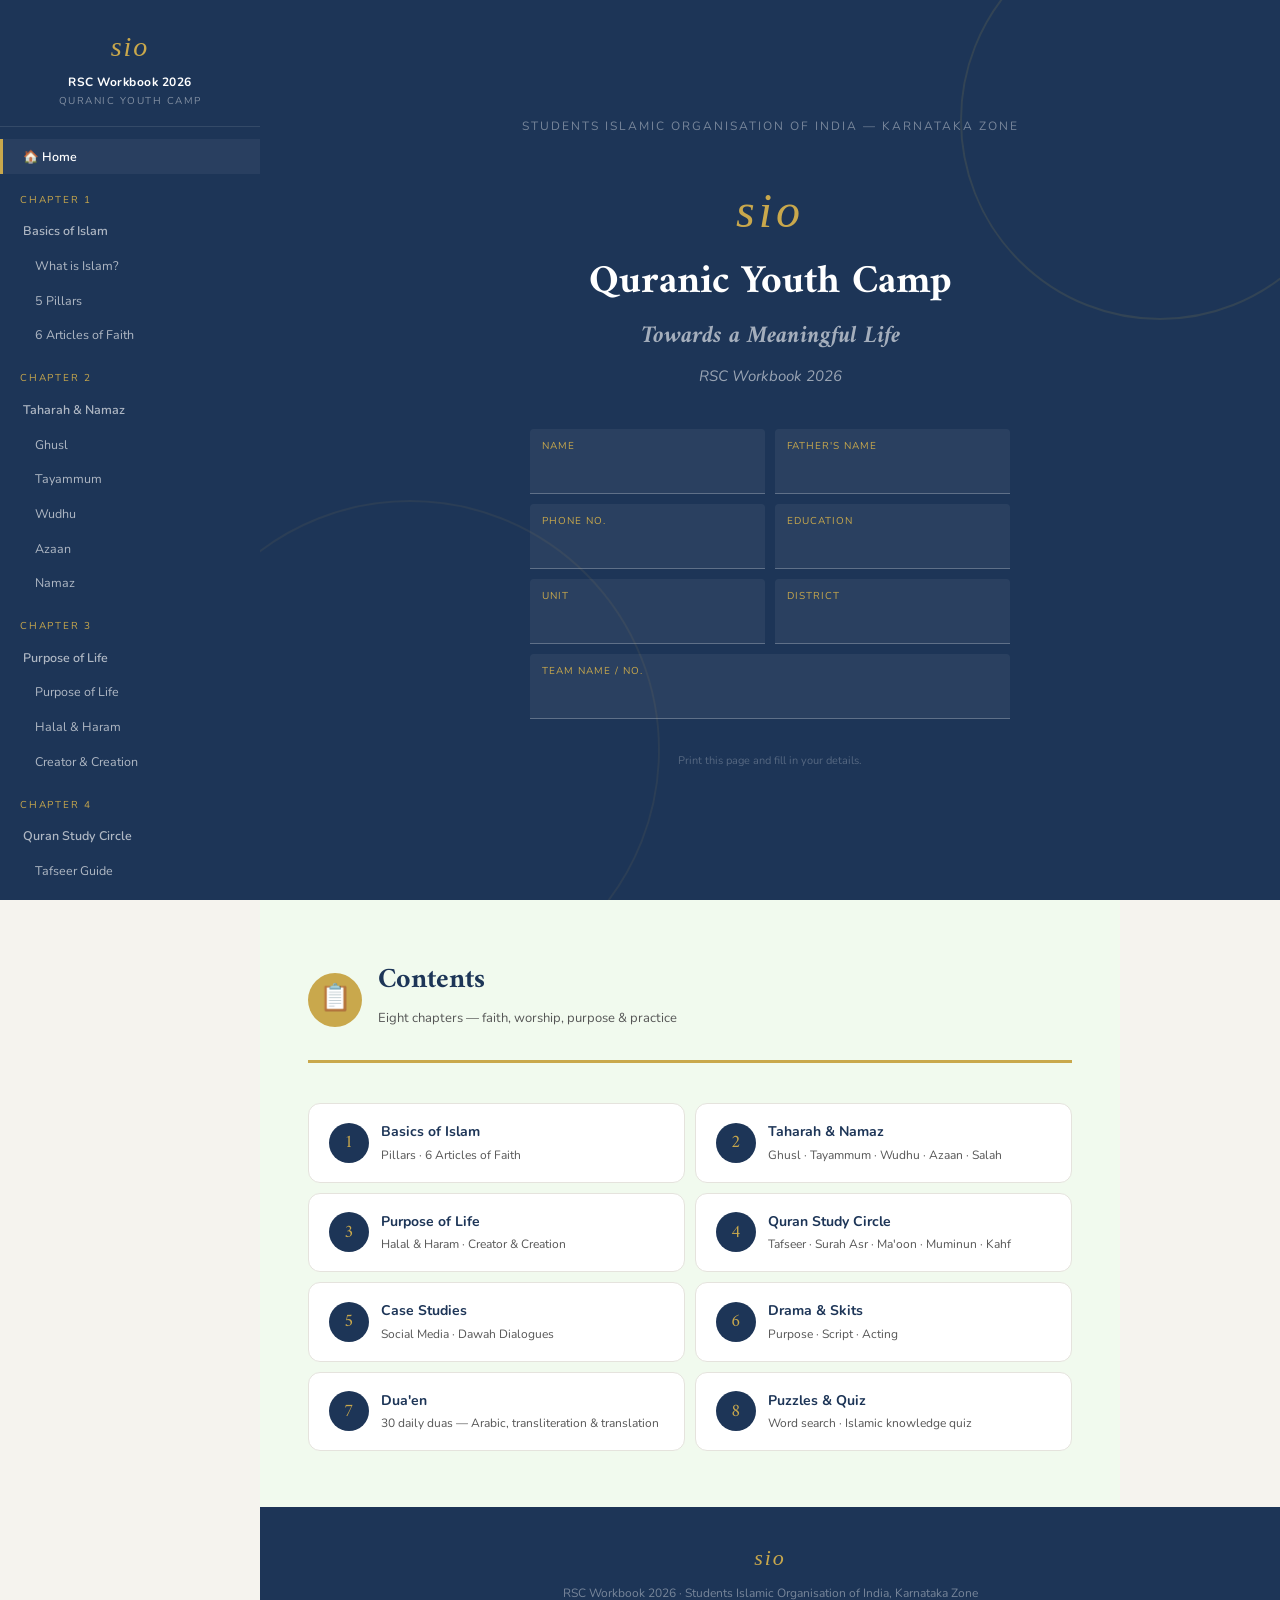
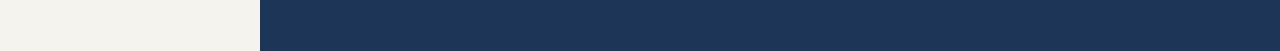
==== index.html @ 1dfb71da "Initial site upload" ====
<!DOCTYPE html>
<html lang="en">
<head>
<meta charset="UTF-8"><meta name="viewport" content="width=device-width,initial-scale=1">
<title>RSC Workbook 2026 — Quranic Youth Camp</title>
<link rel="stylesheet" href="css/style.css">
</head>
<body>

<nav id="topbar">
  <span class="sio-logo">sio</span>
  <button id="menu-btn" aria-label="Menu"><span></span><span></span><span></span></button>
</nav>
<aside id="sidebar"></aside>

<div id="main">

<!-- COVER -->
<div id="cover">
  <div class="cover-org">Students Islamic Organisation of India — Karnataka Zone</div>
  <div class="sio-logo-cover">sio</div>
  <h1>Quranic Youth Camp<br><span style="font-size:.6em;font-style:italic;color:rgba(255,255,255,.6)">Towards a Meaningful Life</span></h1>
  <p class="cover-sub">RSC Workbook 2026</p>

  <div class="reg-grid">
    <div class="reg-field"><span>Name</span><span class="val">&nbsp;</span></div>
    <div class="reg-field"><span>Father's Name</span><span class="val">&nbsp;</span></div>
    <div class="reg-field"><span>Phone No.</span><span class="val">&nbsp;</span></div>
    <div class="reg-field"><span>Education</span><span class="val">&nbsp;</span></div>
    <div class="reg-field"><span>Unit</span><span class="val">&nbsp;</span></div>
    <div class="reg-field"><span>District</span><span class="val">&nbsp;</span></div>
    <div class="reg-field" style="grid-column:span 2"><span>Team Name / No.</span><span class="val">&nbsp;</span></div>
  </div>
  <p class="print-hint">Print this page and fill in your details.</p>
</div>

<!-- TOC -->
<section class="page-section" style="background:var(--cream)">
  <div class="chapter-header" style="border-bottom-color:var(--gold)">
    <div class="ch-num" style="background:var(--gold);color:var(--navy)">📋</div>
    <div class="ch-title"><h2>Contents</h2><p>Eight chapters — faith, worship, purpose & practice</p></div>
  </div>
  <div class="toc-grid">
    <a class="toc-item" href="chapters/ch1.html"><div class="toc-num">1</div><div><div class="toc-label">Basics of Islam</div><div class="toc-sub">Pillars · 6 Articles of Faith</div></div></a>
    <a class="toc-item" href="chapters/ch2.html"><div class="toc-num">2</div><div><div class="toc-label">Taharah & Namaz</div><div class="toc-sub">Ghusl · Tayammum · Wudhu · Azaan · Salah</div></div></a>
    <a class="toc-item" href="chapters/ch3.html"><div class="toc-num">3</div><div><div class="toc-label">Purpose of Life</div><div class="toc-sub">Halal & Haram · Creator & Creation</div></div></a>
    <a class="toc-item" href="chapters/ch4.html"><div class="toc-num">4</div><div><div class="toc-label">Quran Study Circle</div><div class="toc-sub">Tafseer · Surah Asr · Ma'oon · Muminun · Kahf</div></div></a>
    <a class="toc-item" href="chapters/ch5.html"><div class="toc-num">5</div><div><div class="toc-label">Case Studies</div><div class="toc-sub">Social Media · Dawah Dialogues</div></div></a>
    <a class="toc-item" href="chapters/ch6.html"><div class="toc-num">6</div><div><div class="toc-label">Drama & Skits</div><div class="toc-sub">Purpose · Script · Acting</div></div></a>
    <a class="toc-item" href="chapters/ch7.html"><div class="toc-num">7</div><div><div class="toc-label">Dua'en</div><div class="toc-sub">30 daily duas — Arabic, transliteration & translation</div></div></a>
    <a class="toc-item" href="chapters/ch8.html"><div class="toc-num">8</div><div><div class="toc-label">Puzzles & Quiz</div><div class="toc-sub">Word search · Islamic knowledge quiz</div></div></a>
  </div>
</section>

<footer class="site-footer">
  <span class="sio-logo">sio</span>
  <p>RSC Workbook 2026 · Students Islamic Organisation of India, Karnataka Zone</p>
</footer>

</div>
<script src="js/nav.js"></script>
</body>
</html>
---- css/style.css ----
/* ═══════════════════════════════════════════════
   RSC WORKBOOK 2026 — Global Stylesheet
═══════════════════════════════════════════════ */
@import url('https://fonts.googleapis.com/css2?family=Amiri:wght@400;700&family=Nunito:ital,wght@0,400;0,600;0,700;0,800;1,400&display=swap');

:root {
  --navy:   #1D3557;
  --teal:   #457B9D;
  --lteal:  #A8DADC;
  --cream:  #F1FAEE;
  --red:    #E63946;
  --gold:   #C9A84C;
  --bg:     #f5f3ee;
  --white:  #ffffff;
  --text:   #1a1a1a;
  --muted:  #555555;

  /* chapter accent colours */
  --c1: #1D3557; --c2: #264653; --c3: #5B2D8E;
  --c4: #B45309; --c5: #0B6E4F; --c6: #1E5799;
  --c7: #7B3F00; --c8: #6B2737;

  --radius: 12px;
  --sidebar: 260px;
}

*, *::before, *::after { box-sizing: border-box; margin: 0; padding: 0; }
html { scroll-behavior: smooth; font-size: 16px; }
body {
  font-family: 'Nunito', sans-serif;
  background: var(--bg);
  color: var(--text);
  line-height: 1.75;
}

/* ── SIDEBAR ── */
#sidebar {
  position: fixed; top: 0; left: 0;
  width: var(--sidebar); height: 100vh;
  background: var(--navy);
  overflow-y: auto; z-index: 200;
  display: flex; flex-direction: column;
}
.sidebar-brand {
  padding: 1.4rem 1.25rem 1rem;
  border-bottom: 1px solid rgba(255,255,255,.1);
  text-align: center;
}
/* SIO Logo */
.sio-logo {
  display: inline-block;
  font-family: 'Goudy Bookletter 1911', 'Palatino Linotype', 'Book Antiqua', Palatino, Georgia, serif;
  font-size: 28px; font-weight: 400; letter-spacing: 2px;
  color: var(--gold); font-style: italic; margin-bottom: 4px;
}
.sidebar-brand .site-title {
  font-family: 'Nunito', sans-serif;
  font-size: 12px; font-weight: 700;
  color: #fff; letter-spacing: .5px; line-height: 1.3;
}
.sidebar-brand .site-sub {
  font-size: 10px; color: rgba(255,255,255,.45);
  letter-spacing: 1.5px; text-transform: uppercase; margin-top: 2px;
}
#sidebar nav { flex: 1; padding: .75rem 0 2rem; }
#sidebar nav a {
  display: block; padding: .4rem 1.25rem;
  color: rgba(255,255,255,.65); text-decoration: none;
  font-size: 12.5px; font-weight: 600;
  border-left: 3px solid transparent; transition: .15s;
}
#sidebar nav a:hover,
#sidebar nav a.active { color: #fff; border-left-color: var(--gold); background: rgba(255,255,255,.05); }
#sidebar nav .nav-chapter {
  font-size: 10px; text-transform: uppercase; letter-spacing: 1.8px;
  color: var(--gold); padding: 1.1rem 1.25rem .3rem;
  pointer-events: none;
}
#sidebar nav .nav-sub { padding-left: 2rem; font-weight: 400; }

/* ── MAIN WRAPPER ── */
#main { margin-left: var(--sidebar); min-height: 100vh; }

/* ── TOPBAR (mobile) ── */
#topbar {
  display: none; position: sticky; top: 0; z-index: 100;
  background: var(--navy); padding: .75rem 1.25rem;
  align-items: center; justify-content: space-between;
}
#topbar .sio-logo { font-size: 20px; }
#menu-btn { background: none; border: none; cursor: pointer; }
#menu-btn span { display: block; width: 22px; height: 2px; background: #fff; margin: 4px 0; }

/* ── SECTION LAYOUT ── */
.page-section {
  max-width: 860px;
  padding: 3.5rem 3rem;
}
.page-section:nth-child(even) { background: var(--white); }
.page-section:nth-child(odd)  { background: var(--bg); }

/* ── CHAPTER HEADER ── */
.chapter-header {
  display: flex; align-items: center; gap: 16px;
  margin-bottom: 2.5rem; padding-bottom: 1rem;
  border-bottom: 3px solid var(--navy);
}
.ch-num {
  background: var(--navy); color: var(--gold);
  font-family: 'Amiri', serif; font-size: 26px;
  width: 54px; height: 54px; border-radius: 50%;
  display: flex; align-items: center; justify-content: center; flex-shrink: 0;
}
.ch-title h2 { font-family: 'Amiri', serif; font-size: clamp(20px,3vw,28px); color: var(--navy); }
.ch-title p  { font-size: 13px; color: var(--muted); margin-top: 2px; }

/* ── TYPOGRAPHY ── */
h3 { font-size: 19px; color: var(--navy); margin: 2rem 0 .65rem; font-weight: 800; }
h4 { font-size: 15px; color: var(--teal); margin: 1.5rem 0 .45rem; font-weight: 700; }
p  { font-size: 15px; margin-bottom: .9rem; }
ul, ol { margin: 0 0 1rem 1.4rem; }
li { font-size: 15px; margin-bottom: .35rem; line-height: 1.65; }
strong { font-weight: 700; }
em { font-style: italic; }
a  { color: var(--teal); }

/* honorifics */
.saw  { font-family: 'Amiri', serif; font-size: 1.1em; color: var(--navy); vertical-align: middle; }
.as   { font-family: 'Amiri', serif; font-size: 1em;   color: #444;        vertical-align: middle; }
.ra   { font-family: 'Amiri', serif; font-size: 1em;   color: #555;        vertical-align: middle; }
.swt  { font-family: 'Amiri', serif; font-size: 1em;   color: var(--navy); vertical-align: middle; }

/* ── ARABIC BLOCK ── */
.arabic-block {
  background: var(--navy); border-radius: var(--radius);
  padding: 1.1rem 1.4rem; margin: 1.25rem 0; text-align: center;
}
.ar { font-family: 'Amiri', serif; font-size: clamp(18px,3vw,24px); color: var(--gold); direction: rtl; line-height: 1.8; margin-bottom: .4rem; }
.tr { font-size: 13px; color: rgba(255,255,255,.75); font-style: italic; margin-bottom: .2rem; }
.tl { font-size: 13px; color: rgba(255,255,255,.6); }

/* ── QURAN VERSE ── */
.quran-verse {
  background: #fdf8ee; border-left: 4px solid var(--gold);
  border-radius: 0 var(--radius) var(--radius) 0;
  padding: 1rem 1.25rem; margin: 1rem 0;
}
.quran-verse .ar { background: none; padding: 0; color: var(--navy); text-align: right; font-size: 20px; }
.quran-verse .ref { font-size: 12px; color: var(--teal); font-weight: 700; margin-top: .3rem; }

/* ── INFO BOXES ── */
.box { border-left: 4px solid var(--teal); background: #e8f4fd; border-radius: 0 8px 8px 0; padding: .9rem 1.1rem; margin: 1rem 0; font-size: 14px; }
.box.gold  { border-color: var(--gold);  background: #fdf6e3; }
.box.green { border-color: #0B6E4F;      background: #e6f9f2; }
.box.red   { border-color: var(--red);   background: #fdecea; }
.box.navy  { border-color: var(--navy);  background: #eef1f7; }

/* ── STEP LIST ── */
.step-list { margin: 1rem 0; }
.step-item { display: flex; gap: 12px; align-items: flex-start; padding: .65rem 0; border-bottom: 1px solid rgba(0,0,0,.07); }
.step-item:last-child { border-bottom: none; }
.step-num { background: var(--navy); color: #fff; width: 26px; height: 26px; border-radius: 50%; font-size: 12px; font-weight: 700; display: flex; align-items: center; justify-content: center; flex-shrink: 0; margin-top: 3px; }
.step-content { flex: 1; font-size: 14px; line-height: 1.6; }
.step-content strong { color: var(--navy); }

/* ── TABLES ── */
.data-table { width: 100%; border-collapse: collapse; margin: 1rem 0; font-size: 14px; }
.data-table th { background: var(--navy); color: #fff; padding: .55rem .85rem; text-align: left; }
.data-table td { padding: .55rem .85rem; border-bottom: 1px solid #e5e5e5; }
.data-table tr:nth-child(even) td { background: #f8f6f0; }
.data-table .label { font-weight: 700; color: var(--navy); }

/* scrollable table wrapper */
.table-wrap { overflow-x: auto; }

/* ── CARD GRIDS ── */
.card-grid { display: grid; grid-template-columns: repeat(auto-fit, minmax(240px,1fr)); gap: 14px; margin: 1.5rem 0; }
.card-grid-3 { display: grid; grid-template-columns: repeat(auto-fit, minmax(200px,1fr)); gap: 14px; margin: 1.5rem 0; }

.pillar-card { border-radius: 14px; overflow: hidden; }
.pillar-card .ph { padding: .85rem 1.1rem .7rem; display: flex; align-items: flex-start; gap: 10px; }
.pillar-card .pnum { width: 30px; height: 30px; border-radius: 50%; background: rgba(255,255,255,.25); display: flex; align-items: center; justify-content: center; font-weight: 800; font-size: 14px; color: #fff; flex-shrink: 0; }
.pillar-card .picon { font-size: 18px; line-height: 1; flex-shrink: 0; }
.pillar-card .pname { font-size: 15px; font-weight: 800; color: #fff; margin-top: 1px; }
.pillar-card .pb { background: #fff; padding: .7rem 1.1rem .85rem; border-top: 3px solid rgba(0,0,0,.07); }
.pillar-card .pb p { font-size: 13px; margin-bottom: .45rem; color: #2c2c2c; }
.tag-row { display: flex; flex-wrap: wrap; gap: 5px; margin-top: .4rem; }
.tag { font-size: 11px; font-weight: 700; padding: 2px 9px; border-radius: 20px; }

/* colour backgrounds */
.bg1{background:linear-gradient(135deg,#1D3557,#2d5278)}
.bg2{background:linear-gradient(135deg,#264653,#2a7a5a)}
.bg3{background:linear-gradient(135deg,#5B2D8E,#8B44CC)}
.bg4{background:linear-gradient(135deg,#B45309,#D97706)}
.bg5{background:linear-gradient(135deg,#0B6E4F,#11a87a)}
.bg6{background:linear-gradient(135deg,#1E5799,#2E86C1)}
.bg7{background:linear-gradient(135deg,#7B3F00,#A0522D)}
.bg8{background:linear-gradient(135deg,#6B2737,#9B3A52)}

/* tag colours */
.t1{background:#dbeafe;color:#1e40af} .t2{background:#dcfce7;color:#166534}
.t3{background:#ede9fe;color:#5b21b6} .t4{background:#ffedd5;color:#9a3412}
.t5{background:#d1fae5;color:#065f46} .t6{background:#e0f2fe;color:#075985}
.t7{background:#fef3c7;color:#92400e} .t8{background:#fce7f3;color:#9d174d}

/* ── DUA CARDS ── */
.dua-grid { display: grid; grid-template-columns: repeat(auto-fit,minmax(300px,1fr)); gap: 14px; margin: 1.5rem 0; }
.dua-card { border-radius: var(--radius); overflow: hidden; border: 1px solid #e0ddd6; }
.dua-card .dh { background: var(--navy); padding: .55rem 1rem; font-size: 11px; font-weight: 700; letter-spacing: .5px; color: var(--gold); text-transform: uppercase; }
.dua-card .db { padding: .85rem 1rem; background: #fff; }
.dua-card .ar { font-family: 'Amiri',serif; font-size: 20px; color: var(--navy); direction: rtl; text-align: right; background: none; margin-bottom: .35rem; }
.dua-card .tr { font-size: 12px; font-style: italic; color: #555; margin-bottom: .2rem; }
.dua-card .tl { font-size: 12px; color: #333; line-height: 1.5; }

/* ── CASE STUDY ── */
.case-study { border: 1px solid #d0cfc8; border-radius: var(--radius); overflow: hidden; margin: 1.5rem 0; }
.cs-header  { background: var(--navy); color: #fff; padding: .7rem 1.25rem; font-weight: 700; font-size: 15px; }
.cs-body    { padding: 1.25rem; background: #fff; }
.cs-scenario { background: #f0f7ff; border-left: 4px solid var(--teal); border-radius: 0 8px 8px 0; padding: .75rem 1rem; margin-bottom: 1rem; font-size: 14px; line-height: 1.65; }
.cs-label   { font-size: 11px; font-weight: 800; text-transform: uppercase; letter-spacing: 1px; color: var(--teal); margin-bottom: .4rem; margin-top: 1rem; }
.cs-body ol, .cs-body ul { margin-left: 1.2rem; }
.cs-body li { font-size: 14px; margin-bottom: .35rem; }

/* ── LESSON BOX ── */
.lesson-box { background: #e8f7f0; border-radius: 10px; padding: 1rem 1.25rem; margin: 1rem 0; border-left: 4px solid #0B6E4F; }
.lesson-box .lb { font-size: 11px; font-weight: 800; text-transform: uppercase; letter-spacing: 1.5px; color: #0B6E4F; margin-bottom: .4rem; }
.lesson-box p { font-size: 14px; margin: 0; }

/* ── SCIENCE FACT ── */
.science-fact { background: #fff; border: 1px solid #d8d6cf; border-radius: 10px; padding: .9rem 1.1rem; margin: .75rem 0; }
.science-fact .sf-num { font-size: 11px; font-weight: 800; text-transform: uppercase; letter-spacing: 1px; color: var(--teal); margin-bottom: .25rem; }
.science-fact p { font-size: 14px; margin: 0; }

/* ── WORKBOOK IMAGE ── */
.wb-img { width: 100%; max-width: 700px; border-radius: var(--radius); margin: 1.25rem 0; display: block; }
.wb-img-sm { width: 100%; max-width: 420px; border-radius: var(--radius); margin: 1rem 0; display: block; }

/* ── TOC ── */
.toc-grid { display: grid; grid-template-columns: repeat(auto-fit,minmax(280px,1fr)); gap: 10px; margin-top: 1.5rem; }
.toc-item { display: flex; align-items: center; gap: 12px; padding: 1rem 1.25rem; background: #fff; border: 1px solid #e5e3dd; border-radius: var(--radius); text-decoration: none; color: var(--navy); transition: .2s; }
.toc-item:hover { border-color: var(--teal); background: #f0f9fb; }
.toc-num { background: var(--navy); color: var(--gold); font-family: 'Amiri',serif; font-size: 18px; width: 40px; height: 40px; border-radius: 50%; display: flex; align-items: center; justify-content: center; flex-shrink: 0; }
.toc-label { font-size: 14px; font-weight: 700; }
.toc-sub   { font-size: 12px; color: var(--muted); }

/* ── NAV BUTTONS ── */
.page-nav { display: flex; justify-content: space-between; gap: 12px; margin-top: 3rem; padding-top: 1.5rem; border-top: 1px solid #ddd; }
.page-nav a { display: inline-flex; align-items: center; gap: 8px; font-size: 14px; font-weight: 700; color: var(--navy); text-decoration: none; padding: .6rem 1.1rem; border: 1.5px solid var(--navy); border-radius: 8px; transition: .15s; }
.page-nav a:hover { background: var(--navy); color: #fff; }

/* ── COVER ── */
#cover { background: var(--navy); min-height: 100vh; display: flex; flex-direction: column; align-items: center; justify-content: center; padding: 4rem 3rem; text-align: center; position: relative; overflow: hidden; }
#cover::before { content:''; position:absolute; top:-80px; right:-80px; width:400px; height:400px; border:2px solid rgba(201,168,76,.12); border-radius:50%; }
#cover::after  { content:''; position:absolute; bottom:-100px; left:-100px; width:500px; height:500px; border:2px solid rgba(201,168,76,.08); border-radius:50%; }
#cover .sio-logo-cover { font-family:'Goudy Bookletter 1911','Palatino Linotype','Book Antiqua',Palatino,Georgia,serif; font-size:48px; font-weight:400; font-style:italic; letter-spacing:4px; color:var(--gold); margin-bottom:.25rem; }
#cover h1 { font-family:'Amiri',serif; font-size:clamp(24px,4vw,40px); color:#fff; line-height:1.25; margin-bottom:.4rem; }
#cover .cover-sub { font-size:15px; color:rgba(255,255,255,.55); font-style:italic; margin-bottom:2.5rem; }
#cover .cover-org { font-size:12px; text-transform:uppercase; letter-spacing:2px; color:rgba(255,255,255,.4); margin-bottom:2rem; }
.reg-grid { display:grid; grid-template-columns:1fr 1fr; gap:10px; width:100%; max-width:480px; text-align:left; }
.reg-field { background:rgba(255,255,255,.06); border-bottom:1px solid rgba(255,255,255,.25); padding:.55rem .75rem; border-radius:4px 4px 0 0; }
.reg-field span { display:block; font-size:10px; text-transform:uppercase; letter-spacing:1px; color:var(--gold); margin-bottom:3px; }
.reg-field .val { color:rgba(255,255,255,.35); font-size:13px; display:block; min-height:18px; }
.print-hint { margin-top:2rem; font-size:11px; color:rgba(255,255,255,.25); }

/* ── FOOTER ── */
.site-footer { background:var(--navy); text-align:center; padding:2rem 3rem; }
.site-footer .sio-logo { font-size:22px; display:block; margin-bottom:.35rem; }
.site-footer p { font-size:12px; color:rgba(255,255,255,.4); }

/* ── PRINT ── */
@media print {
  #sidebar,#topbar { display:none!important; }
  #main { margin-left:0; }
  .page-section { padding:2rem 1.5rem; break-inside:avoid; }
  .pillar-card,.dua-card,.case-study,.arabic-block,.quran-verse { break-inside:avoid; }
  .page-nav { display:none; }
  a { color:inherit; text-decoration:none; }
}

/* ── MOBILE ── */
@media(max-width:720px){
  #sidebar { transform:translateX(-100%); transition:.25s; }
  #sidebar.open { transform:translateX(0); }
  #main { margin-left:0; }
  #topbar { display:flex; }
  .page-section { padding:2rem 1.25rem; }
  .reg-grid { grid-template-columns:1fr; }
  #cover { padding:3rem 1.5rem; }
}
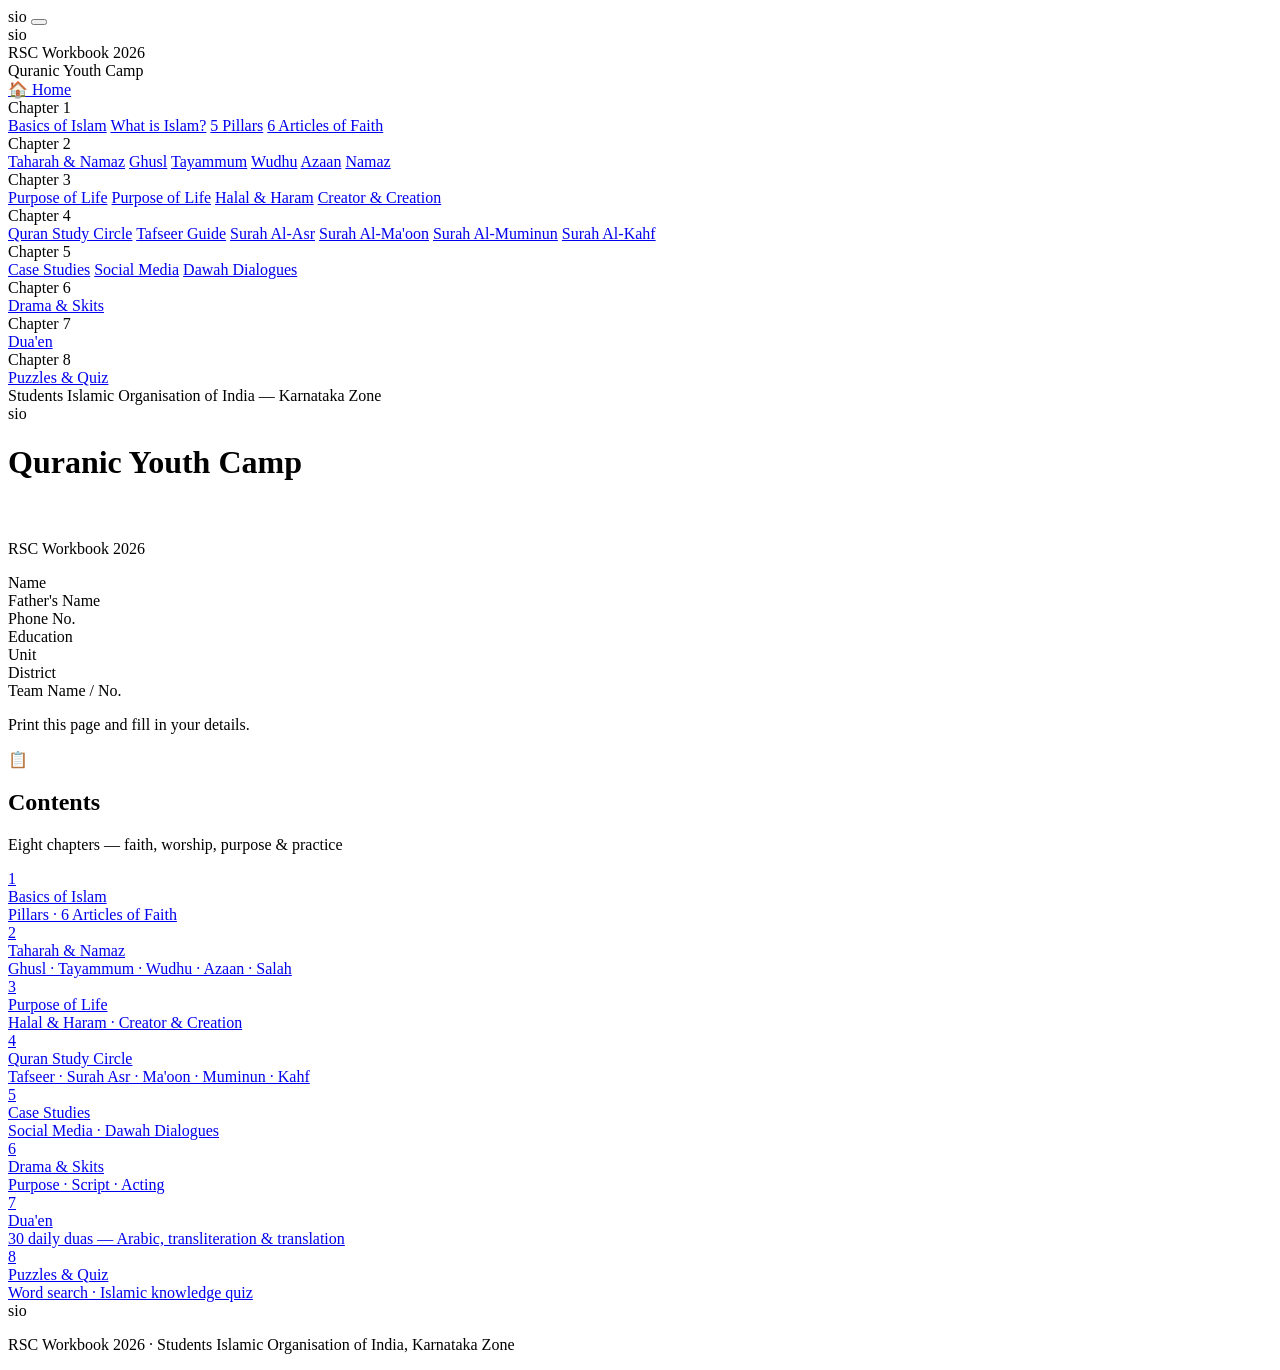
==== commit 4fed4e35: "Updated code with recent changes" ====
--- a/index.html
+++ b/index.html
@@ -3,7 +3,7 @@
 <head>
 <meta charset="UTF-8"><meta name="viewport" content="width=device-width,initial-scale=1">
 <title>RSC Workbook 2026 — Quranic Youth Camp</title>
-<link rel="stylesheet" href="css/style.css">
+<link rel="stylesheet" href="sio-quranic-youth-camp/css/style.css">
 </head>
 <body>
 
@@ -41,14 +41,14 @@
     <div class="ch-title"><h2>Contents</h2><p>Eight chapters — faith, worship, purpose & practice</p></div>
   </div>
   <div class="toc-grid">
-    <a class="toc-item" href="chapters/ch1.html"><div class="toc-num">1</div><div><div class="toc-label">Basics of Islam</div><div class="toc-sub">Pillars · 6 Articles of Faith</div></div></a>
-    <a class="toc-item" href="chapters/ch2.html"><div class="toc-num">2</div><div><div class="toc-label">Taharah & Namaz</div><div class="toc-sub">Ghusl · Tayammum · Wudhu · Azaan · Salah</div></div></a>
-    <a class="toc-item" href="chapters/ch3.html"><div class="toc-num">3</div><div><div class="toc-label">Purpose of Life</div><div class="toc-sub">Halal & Haram · Creator & Creation</div></div></a>
-    <a class="toc-item" href="chapters/ch4.html"><div class="toc-num">4</div><div><div class="toc-label">Quran Study Circle</div><div class="toc-sub">Tafseer · Surah Asr · Ma'oon · Muminun · Kahf</div></div></a>
-    <a class="toc-item" href="chapters/ch5.html"><div class="toc-num">5</div><div><div class="toc-label">Case Studies</div><div class="toc-sub">Social Media · Dawah Dialogues</div></div></a>
-    <a class="toc-item" href="chapters/ch6.html"><div class="toc-num">6</div><div><div class="toc-label">Drama & Skits</div><div class="toc-sub">Purpose · Script · Acting</div></div></a>
-    <a class="toc-item" href="chapters/ch7.html"><div class="toc-num">7</div><div><div class="toc-label">Dua'en</div><div class="toc-sub">30 daily duas — Arabic, transliteration & translation</div></div></a>
-    <a class="toc-item" href="chapters/ch8.html"><div class="toc-num">8</div><div><div class="toc-label">Puzzles & Quiz</div><div class="toc-sub">Word search · Islamic knowledge quiz</div></div></a>
+    <a class="toc-item" href="sio-quranic-youth-camp/chapters/ch11.html"><div class="toc-num">1</div><div><div class="toc-label">Basics of Islam</div><div class="toc-sub">Pillars · 6 Articles of Faith</div></div></a>
+    <a class="toc-item" href="sio-quranic-youth-camp/chapters/ch12.html"><div class="toc-num">2</div><div><div class="toc-label">Taharah & Namaz</div><div class="toc-sub">Ghusl · Tayammum · Wudhu · Azaan · Salah</div></div></a>
+    <a class="toc-item" href="sio-quranic-youth-camp/chapters/ch13.html"><div class="toc-num">3</div><div><div class="toc-label">Purpose of Life</div><div class="toc-sub">Halal & Haram · Creator & Creation</div></div></a>
+    <a class="toc-item" href="sio-quranic-youth-camp/chapters/ch14.html"><div class="toc-num">4</div><div><div class="toc-label">Quran Study Circle</div><div class="toc-sub">Tafseer · Surah Asr · Ma'oon · Muminun · Kahf</div></div></a>
+    <a class="toc-item" href="sio-quranic-youth-camp/chapters/ch15.html"><div class="toc-num">5</div><div><div class="toc-label">Case Studies</div><div class="toc-sub">Social Media · Dawah Dialogues</div></div></a>
+    <a class="toc-item" href="sio-quranic-youth-camp/chapters/ch16.html"><div class="toc-num">6</div><div><div class="toc-label">Drama & Skits</div><div class="toc-sub">Purpose · Script · Acting</div></div></a>
+    <a class="toc-item" href="sio-quranic-youth-camp/chapters/ch17.html"><div class="toc-num">7</div><div><div class="toc-label">Dua'en</div><div class="toc-sub">30 daily duas — Arabic, transliteration & translation</div></div></a>
+    <a class="toc-item" href="sio-quranic-youth-camp/chapters/ch18.html"><div class="toc-num">8</div><div><div class="toc-label">Puzzles & Quiz</div><div class="toc-sub">Word search · Islamic knowledge quiz</div></div></a>
   </div>
 </section>
 
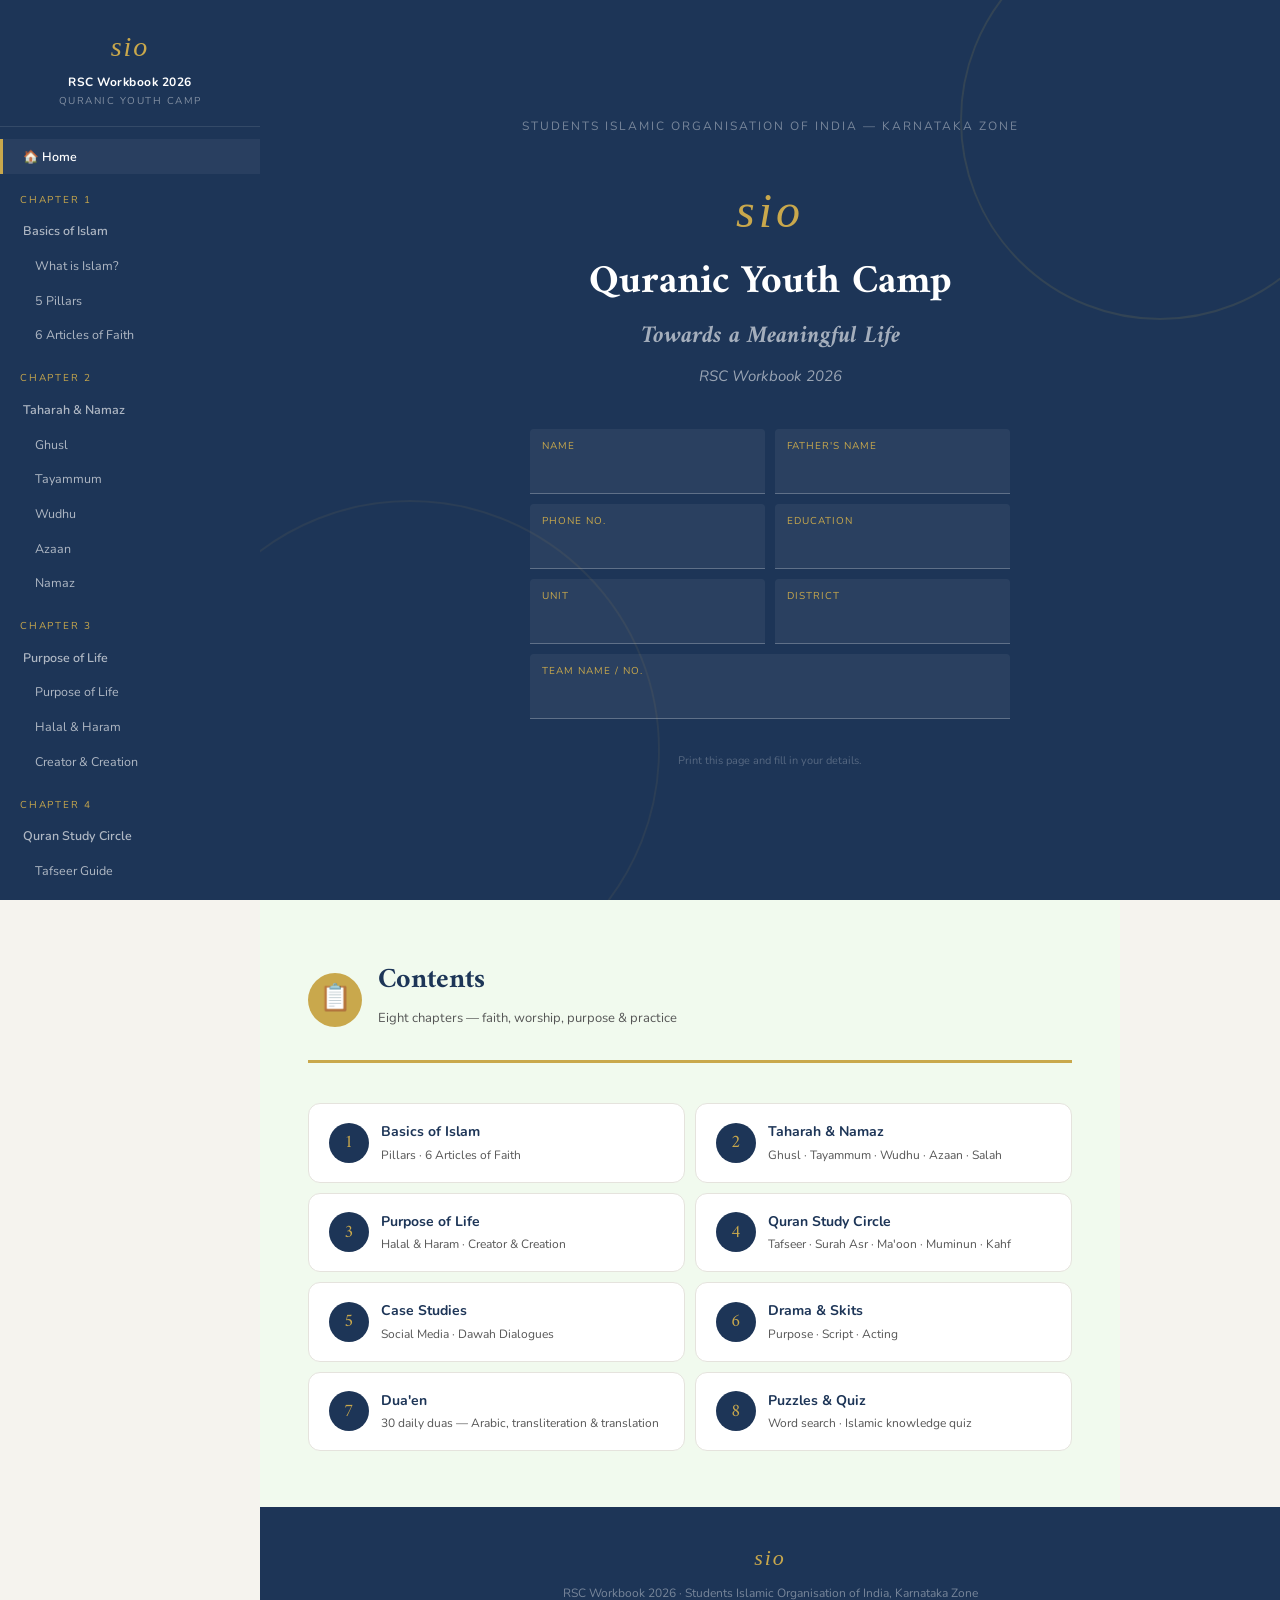
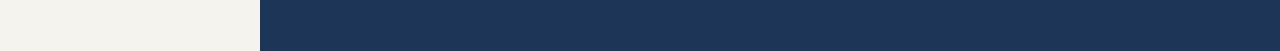
==== commit e727531c: "Updated by pociplot" ====
--- a/index.html
+++ b/index.html
@@ -3,7 +3,7 @@
 <head>
 <meta charset="UTF-8"><meta name="viewport" content="width=device-width,initial-scale=1">
 <title>RSC Workbook 2026 — Quranic Youth Camp</title>
-<link rel="stylesheet" href="sio-quranic-youth-camp/css/style.css">
+<link rel="stylesheet" href="css/style.css">
 </head>
 <body>
 
@@ -41,14 +41,14 @@
     <div class="ch-title"><h2>Contents</h2><p>Eight chapters — faith, worship, purpose & practice</p></div>
   </div>
   <div class="toc-grid">
-    <a class="toc-item" href="sio-quranic-youth-camp/chapters/ch11.html"><div class="toc-num">1</div><div><div class="toc-label">Basics of Islam</div><div class="toc-sub">Pillars · 6 Articles of Faith</div></div></a>
-    <a class="toc-item" href="sio-quranic-youth-camp/chapters/ch12.html"><div class="toc-num">2</div><div><div class="toc-label">Taharah & Namaz</div><div class="toc-sub">Ghusl · Tayammum · Wudhu · Azaan · Salah</div></div></a>
-    <a class="toc-item" href="sio-quranic-youth-camp/chapters/ch13.html"><div class="toc-num">3</div><div><div class="toc-label">Purpose of Life</div><div class="toc-sub">Halal & Haram · Creator & Creation</div></div></a>
-    <a class="toc-item" href="sio-quranic-youth-camp/chapters/ch14.html"><div class="toc-num">4</div><div><div class="toc-label">Quran Study Circle</div><div class="toc-sub">Tafseer · Surah Asr · Ma'oon · Muminun · Kahf</div></div></a>
-    <a class="toc-item" href="sio-quranic-youth-camp/chapters/ch15.html"><div class="toc-num">5</div><div><div class="toc-label">Case Studies</div><div class="toc-sub">Social Media · Dawah Dialogues</div></div></a>
-    <a class="toc-item" href="sio-quranic-youth-camp/chapters/ch16.html"><div class="toc-num">6</div><div><div class="toc-label">Drama & Skits</div><div class="toc-sub">Purpose · Script · Acting</div></div></a>
-    <a class="toc-item" href="sio-quranic-youth-camp/chapters/ch17.html"><div class="toc-num">7</div><div><div class="toc-label">Dua'en</div><div class="toc-sub">30 daily duas — Arabic, transliteration & translation</div></div></a>
-    <a class="toc-item" href="sio-quranic-youth-camp/chapters/ch18.html"><div class="toc-num">8</div><div><div class="toc-label">Puzzles & Quiz</div><div class="toc-sub">Word search · Islamic knowledge quiz</div></div></a>
+    <a class="toc-item" href="chapters/ch1.html"><div class="toc-num">1</div><div><div class="toc-label">Basics of Islam</div><div class="toc-sub">Pillars · 6 Articles of Faith</div></div></a>
+    <a class="toc-item" href="chapters/ch2.html"><div class="toc-num">2</div><div><div class="toc-label">Taharah & Namaz</div><div class="toc-sub">Ghusl · Tayammum · Wudhu · Azaan · Salah</div></div></a>
+    <a class="toc-item" href="chapters/ch3.html"><div class="toc-num">3</div><div><div class="toc-label">Purpose of Life</div><div class="toc-sub">Halal & Haram · Creator & Creation</div></div></a>
+    <a class="toc-item" href="chapters/ch4.html"><div class="toc-num">4</div><div><div class="toc-label">Quran Study Circle</div><div class="toc-sub">Tafseer · Surah Asr · Ma'oon · Muminun · Kahf</div></div></a>
+    <a class="toc-item" href="chapters/ch5.html"><div class="toc-num">5</div><div><div class="toc-label">Case Studies</div><div class="toc-sub">Social Media · Dawah Dialogues</div></div></a>
+    <a class="toc-item" href="chapters/ch6.html"><div class="toc-num">6</div><div><div class="toc-label">Drama & Skits</div><div class="toc-sub">Purpose · Script · Acting</div></div></a>
+    <a class="toc-item" href="chapters/ch7.html"><div class="toc-num">7</div><div><div class="toc-label">Dua'en</div><div class="toc-sub">30 daily duas — Arabic, transliteration & translation</div></div></a>
+    <a class="toc-item" href="chapters/ch8.html"><div class="toc-num">8</div><div><div class="toc-label">Puzzles & Quiz</div><div class="toc-sub">Word search · Islamic knowledge quiz</div></div></a>
   </div>
 </section>
 
--- a/css/style.css
+++ b/css/style.css
@@ -0,0 +1,289 @@
+/* ═══════════════════════════════════════════════
+   RSC WORKBOOK 2026 — Global Stylesheet
+═══════════════════════════════════════════════ */
+@import url('https://fonts.googleapis.com/css2?family=Amiri:wght@400;700&family=Nunito:ital,wght@0,400;0,600;0,700;0,800;1,400&display=swap');
+
+:root {
+  --navy:   #1D3557;
+  --teal:   #457B9D;
+  --lteal:  #A8DADC;
+  --cream:  #F1FAEE;
+  --red:    #E63946;
+  --gold:   #C9A84C;
+  --bg:     #f5f3ee;
+  --white:  #ffffff;
+  --text:   #1a1a1a;
+  --muted:  #555555;
+
+  /* chapter accent colours */
+  --c1: #1D3557; --c2: #264653; --c3: #5B2D8E;
+  --c4: #B45309; --c5: #0B6E4F; --c6: #1E5799;
+  --c7: #7B3F00; --c8: #6B2737;
+
+  --radius: 12px;
+  --sidebar: 260px;
+}
+
+*, *::before, *::after { box-sizing: border-box; margin: 0; padding: 0; }
+html { scroll-behavior: smooth; font-size: 16px; }
+body {
+  font-family: 'Nunito', sans-serif;
+  background: var(--bg);
+  color: var(--text);
+  line-height: 1.75;
+}
+
+/* ── SIDEBAR ── */
+#sidebar {
+  position: fixed; top: 0; left: 0;
+  width: var(--sidebar); height: 100vh;
+  background: var(--navy);
+  overflow-y: auto; z-index: 200;
+  display: flex; flex-direction: column;
+}
+.sidebar-brand {
+  padding: 1.4rem 1.25rem 1rem;
+  border-bottom: 1px solid rgba(255,255,255,.1);
+  text-align: center;
+}
+/* SIO Logo */
+.sio-logo {
+  display: inline-block;
+  font-family: 'Goudy Bookletter 1911', 'Palatino Linotype', 'Book Antiqua', Palatino, Georgia, serif;
+  font-size: 28px; font-weight: 400; letter-spacing: 2px;
+  color: var(--gold); font-style: italic; margin-bottom: 4px;
+}
+.sidebar-brand .site-title {
+  font-family: 'Nunito', sans-serif;
+  font-size: 12px; font-weight: 700;
+  color: #fff; letter-spacing: .5px; line-height: 1.3;
+}
+.sidebar-brand .site-sub {
+  font-size: 10px; color: rgba(255,255,255,.45);
+  letter-spacing: 1.5px; text-transform: uppercase; margin-top: 2px;
+}
+#sidebar nav { flex: 1; padding: .75rem 0 2rem; }
+#sidebar nav a {
+  display: block; padding: .4rem 1.25rem;
+  color: rgba(255,255,255,.65); text-decoration: none;
+  font-size: 12.5px; font-weight: 600;
+  border-left: 3px solid transparent; transition: .15s;
+}
+#sidebar nav a:hover,
+#sidebar nav a.active { color: #fff; border-left-color: var(--gold); background: rgba(255,255,255,.05); }
+#sidebar nav .nav-chapter {
+  font-size: 10px; text-transform: uppercase; letter-spacing: 1.8px;
+  color: var(--gold); padding: 1.1rem 1.25rem .3rem;
+  pointer-events: none;
+}
+#sidebar nav .nav-sub { padding-left: 2rem; font-weight: 400; }
+
+/* ── MAIN WRAPPER ── */
+#main { margin-left: var(--sidebar); min-height: 100vh; }
+
+/* ── TOPBAR (mobile) ── */
+#topbar {
+  display: none; position: sticky; top: 0; z-index: 100;
+  background: var(--navy); padding: .75rem 1.25rem;
+  align-items: center; justify-content: space-between;
+}
+#topbar .sio-logo { font-size: 20px; }
+#menu-btn { background: none; border: none; cursor: pointer; }
+#menu-btn span { display: block; width: 22px; height: 2px; background: #fff; margin: 4px 0; }
+
+/* ── SECTION LAYOUT ── */
+.page-section {
+  max-width: 860px;
+  padding: 3.5rem 3rem;
+}
+.page-section:nth-child(even) { background: var(--white); }
+.page-section:nth-child(odd)  { background: var(--bg); }
+
+/* ── CHAPTER HEADER ── */
+.chapter-header {
+  display: flex; align-items: center; gap: 16px;
+  margin-bottom: 2.5rem; padding-bottom: 1rem;
+  border-bottom: 3px solid var(--navy);
+}
+.ch-num {
+  background: var(--navy); color: var(--gold);
+  font-family: 'Amiri', serif; font-size: 26px;
+  width: 54px; height: 54px; border-radius: 50%;
+  display: flex; align-items: center; justify-content: center; flex-shrink: 0;
+}
+.ch-title h2 { font-family: 'Amiri', serif; font-size: clamp(20px,3vw,28px); color: var(--navy); }
+.ch-title p  { font-size: 13px; color: var(--muted); margin-top: 2px; }
+
+/* ── TYPOGRAPHY ── */
+h3 { font-size: 19px; color: var(--navy); margin: 2rem 0 .65rem; font-weight: 800; }
+h4 { font-size: 15px; color: var(--teal); margin: 1.5rem 0 .45rem; font-weight: 700; }
+p  { font-size: 15px; margin-bottom: .9rem; }
+ul, ol { margin: 0 0 1rem 1.4rem; }
+li { font-size: 15px; margin-bottom: .35rem; line-height: 1.65; }
+strong { font-weight: 700; }
+em { font-style: italic; }
+a  { color: var(--teal); }
+
+/* honorifics */
+.saw  { font-family: 'Amiri', serif; font-size: 1.1em; color: var(--navy); vertical-align: middle; }
+.as   { font-family: 'Amiri', serif; font-size: 1em;   color: #444;        vertical-align: middle; }
+.ra   { font-family: 'Amiri', serif; font-size: 1em;   color: #555;        vertical-align: middle; }
+.swt  { font-family: 'Amiri', serif; font-size: 1em;   color: var(--navy); vertical-align: middle; }
+
+/* ── ARABIC BLOCK ── */
+.arabic-block {
+  background: var(--navy); border-radius: var(--radius);
+  padding: 1.1rem 1.4rem; margin: 1.25rem 0; text-align: center;
+}
+.ar { font-family: 'Amiri', serif; font-size: clamp(18px,3vw,24px); color: var(--gold); direction: rtl; line-height: 1.8; margin-bottom: .4rem; }
+.tr { font-size: 13px; color: rgba(255,255,255,.75); font-style: italic; margin-bottom: .2rem; }
+.tl { font-size: 13px; color: rgba(255,255,255,.6); }
+
+/* ── QURAN VERSE ── */
+.quran-verse {
+  background: #fdf8ee; border-left: 4px solid var(--gold);
+  border-radius: 0 var(--radius) var(--radius) 0;
+  padding: 1rem 1.25rem; margin: 1rem 0;
+}
+.quran-verse .ar { background: none; padding: 0; color: var(--navy); text-align: right; font-size: 20px; }
+.quran-verse .ref { font-size: 12px; color: var(--teal); font-weight: 700; margin-top: .3rem; }
+
+/* ── INFO BOXES ── */
+.box { border-left: 4px solid var(--teal); background: #e8f4fd; border-radius: 0 8px 8px 0; padding: .9rem 1.1rem; margin: 1rem 0; font-size: 14px; }
+.box.gold  { border-color: var(--gold);  background: #fdf6e3; }
+.box.green { border-color: #0B6E4F;      background: #e6f9f2; }
+.box.red   { border-color: var(--red);   background: #fdecea; }
+.box.navy  { border-color: var(--navy);  background: #eef1f7; }
+
+/* ── STEP LIST ── */
+.step-list { margin: 1rem 0; }
+.step-item { display: flex; gap: 12px; align-items: flex-start; padding: .65rem 0; border-bottom: 1px solid rgba(0,0,0,.07); }
+.step-item:last-child { border-bottom: none; }
+.step-num { background: var(--navy); color: #fff; width: 26px; height: 26px; border-radius: 50%; font-size: 12px; font-weight: 700; display: flex; align-items: center; justify-content: center; flex-shrink: 0; margin-top: 3px; }
+.step-content { flex: 1; font-size: 14px; line-height: 1.6; }
+.step-content strong { color: var(--navy); }
+
+/* ── TABLES ── */
+.data-table { width: 100%; border-collapse: collapse; margin: 1rem 0; font-size: 14px; }
+.data-table th { background: var(--navy); color: #fff; padding: .55rem .85rem; text-align: left; }
+.data-table td { padding: .55rem .85rem; border-bottom: 1px solid #e5e5e5; }
+.data-table tr:nth-child(even) td { background: #f8f6f0; }
+.data-table .label { font-weight: 700; color: var(--navy); }
+
+/* scrollable table wrapper */
+.table-wrap { overflow-x: auto; }
+
+/* ── CARD GRIDS ── */
+.card-grid { display: grid; grid-template-columns: repeat(auto-fit, minmax(240px,1fr)); gap: 14px; margin: 1.5rem 0; }
+.card-grid-3 { display: grid; grid-template-columns: repeat(auto-fit, minmax(200px,1fr)); gap: 14px; margin: 1.5rem 0; }
+
+.pillar-card { border-radius: 14px; overflow: hidden; }
+.pillar-card .ph { padding: .85rem 1.1rem .7rem; display: flex; align-items: flex-start; gap: 10px; }
+.pillar-card .pnum { width: 30px; height: 30px; border-radius: 50%; background: rgba(255,255,255,.25); display: flex; align-items: center; justify-content: center; font-weight: 800; font-size: 14px; color: #fff; flex-shrink: 0; }
+.pillar-card .picon { font-size: 18px; line-height: 1; flex-shrink: 0; }
+.pillar-card .pname { font-size: 15px; font-weight: 800; color: #fff; margin-top: 1px; }
+.pillar-card .pb { background: #fff; padding: .7rem 1.1rem .85rem; border-top: 3px solid rgba(0,0,0,.07); }
+.pillar-card .pb p { font-size: 13px; margin-bottom: .45rem; color: #2c2c2c; }
+.tag-row { display: flex; flex-wrap: wrap; gap: 5px; margin-top: .4rem; }
+.tag { font-size: 11px; font-weight: 700; padding: 2px 9px; border-radius: 20px; }
+
+/* colour backgrounds */
+.bg1{background:linear-gradient(135deg,#1D3557,#2d5278)}
+.bg2{background:linear-gradient(135deg,#264653,#2a7a5a)}
+.bg3{background:linear-gradient(135deg,#5B2D8E,#8B44CC)}
+.bg4{background:linear-gradient(135deg,#B45309,#D97706)}
+.bg5{background:linear-gradient(135deg,#0B6E4F,#11a87a)}
+.bg6{background:linear-gradient(135deg,#1E5799,#2E86C1)}
+.bg7{background:linear-gradient(135deg,#7B3F00,#A0522D)}
+.bg8{background:linear-gradient(135deg,#6B2737,#9B3A52)}
+
+/* tag colours */
+.t1{background:#dbeafe;color:#1e40af} .t2{background:#dcfce7;color:#166534}
+.t3{background:#ede9fe;color:#5b21b6} .t4{background:#ffedd5;color:#9a3412}
+.t5{background:#d1fae5;color:#065f46} .t6{background:#e0f2fe;color:#075985}
+.t7{background:#fef3c7;color:#92400e} .t8{background:#fce7f3;color:#9d174d}
+
+/* ── DUA CARDS ── */
+.dua-grid { display: grid; grid-template-columns: repeat(auto-fit,minmax(300px,1fr)); gap: 14px; margin: 1.5rem 0; }
+.dua-card { border-radius: var(--radius); overflow: hidden; border: 1px solid #e0ddd6; }
+.dua-card .dh { background: var(--navy); padding: .55rem 1rem; font-size: 11px; font-weight: 700; letter-spacing: .5px; color: var(--gold); text-transform: uppercase; }
+.dua-card .db { padding: .85rem 1rem; background: #fff; }
+.dua-card .ar { font-family: 'Amiri',serif; font-size: 20px; color: var(--navy); direction: rtl; text-align: right; background: none; margin-bottom: .35rem; }
+.dua-card .tr { font-size: 12px; font-style: italic; color: #555; margin-bottom: .2rem; }
+.dua-card .tl { font-size: 12px; color: #333; line-height: 1.5; }
+
+/* ── CASE STUDY ── */
+.case-study { border: 1px solid #d0cfc8; border-radius: var(--radius); overflow: hidden; margin: 1.5rem 0; }
+.cs-header  { background: var(--navy); color: #fff; padding: .7rem 1.25rem; font-weight: 700; font-size: 15px; }
+.cs-body    { padding: 1.25rem; background: #fff; }
+.cs-scenario { background: #f0f7ff; border-left: 4px solid var(--teal); border-radius: 0 8px 8px 0; padding: .75rem 1rem; margin-bottom: 1rem; font-size: 14px; line-height: 1.65; }
+.cs-label   { font-size: 11px; font-weight: 800; text-transform: uppercase; letter-spacing: 1px; color: var(--teal); margin-bottom: .4rem; margin-top: 1rem; }
+.cs-body ol, .cs-body ul { margin-left: 1.2rem; }
+.cs-body li { font-size: 14px; margin-bottom: .35rem; }
+
+/* ── LESSON BOX ── */
+.lesson-box { background: #e8f7f0; border-radius: 10px; padding: 1rem 1.25rem; margin: 1rem 0; border-left: 4px solid #0B6E4F; }
+.lesson-box .lb { font-size: 11px; font-weight: 800; text-transform: uppercase; letter-spacing: 1.5px; color: #0B6E4F; margin-bottom: .4rem; }
+.lesson-box p { font-size: 14px; margin: 0; }
+
+/* ── SCIENCE FACT ── */
+.science-fact { background: #fff; border: 1px solid #d8d6cf; border-radius: 10px; padding: .9rem 1.1rem; margin: .75rem 0; }
+.science-fact .sf-num { font-size: 11px; font-weight: 800; text-transform: uppercase; letter-spacing: 1px; color: var(--teal); margin-bottom: .25rem; }
+.science-fact p { font-size: 14px; margin: 0; }
+
+/* ── WORKBOOK IMAGE ── */
+.wb-img { width: 100%; max-width: 700px; border-radius: var(--radius); margin: 1.25rem 0; display: block; }
+.wb-img-sm { width: 100%; max-width: 420px; border-radius: var(--radius); margin: 1rem 0; display: block; }
+
+/* ── TOC ── */
+.toc-grid { display: grid; grid-template-columns: repeat(auto-fit,minmax(280px,1fr)); gap: 10px; margin-top: 1.5rem; }
+.toc-item { display: flex; align-items: center; gap: 12px; padding: 1rem 1.25rem; background: #fff; border: 1px solid #e5e3dd; border-radius: var(--radius); text-decoration: none; color: var(--navy); transition: .2s; }
+.toc-item:hover { border-color: var(--teal); background: #f0f9fb; }
+.toc-num { background: var(--navy); color: var(--gold); font-family: 'Amiri',serif; font-size: 18px; width: 40px; height: 40px; border-radius: 50%; display: flex; align-items: center; justify-content: center; flex-shrink: 0; }
+.toc-label { font-size: 14px; font-weight: 700; }
+.toc-sub   { font-size: 12px; color: var(--muted); }
+
+/* ── NAV BUTTONS ── */
+.page-nav { display: flex; justify-content: space-between; gap: 12px; margin-top: 3rem; padding-top: 1.5rem; border-top: 1px solid #ddd; }
+.page-nav a { display: inline-flex; align-items: center; gap: 8px; font-size: 14px; font-weight: 700; color: var(--navy); text-decoration: none; padding: .6rem 1.1rem; border: 1.5px solid var(--navy); border-radius: 8px; transition: .15s; }
+.page-nav a:hover { background: var(--navy); color: #fff; }
+
+/* ── COVER ── */
+#cover { background: var(--navy); min-height: 100vh; display: flex; flex-direction: column; align-items: center; justify-content: center; padding: 4rem 3rem; text-align: center; position: relative; overflow: hidden; }
+#cover::before { content:''; position:absolute; top:-80px; right:-80px; width:400px; height:400px; border:2px solid rgba(201,168,76,.12); border-radius:50%; }
+#cover::after  { content:''; position:absolute; bottom:-100px; left:-100px; width:500px; height:500px; border:2px solid rgba(201,168,76,.08); border-radius:50%; }
+#cover .sio-logo-cover { font-family:'Goudy Bookletter 1911','Palatino Linotype','Book Antiqua',Palatino,Georgia,serif; font-size:48px; font-weight:400; font-style:italic; letter-spacing:4px; color:var(--gold); margin-bottom:.25rem; }
+#cover h1 { font-family:'Amiri',serif; font-size:clamp(24px,4vw,40px); color:#fff; line-height:1.25; margin-bottom:.4rem; }
+#cover .cover-sub { font-size:15px; color:rgba(255,255,255,.55); font-style:italic; margin-bottom:2.5rem; }
+#cover .cover-org { font-size:12px; text-transform:uppercase; letter-spacing:2px; color:rgba(255,255,255,.4); margin-bottom:2rem; }
+.reg-grid { display:grid; grid-template-columns:1fr 1fr; gap:10px; width:100%; max-width:480px; text-align:left; }
+.reg-field { background:rgba(255,255,255,.06); border-bottom:1px solid rgba(255,255,255,.25); padding:.55rem .75rem; border-radius:4px 4px 0 0; }
+.reg-field span { display:block; font-size:10px; text-transform:uppercase; letter-spacing:1px; color:var(--gold); margin-bottom:3px; }
+.reg-field .val { color:rgba(255,255,255,.35); font-size:13px; display:block; min-height:18px; }
+.print-hint { margin-top:2rem; font-size:11px; color:rgba(255,255,255,.25); }
+
+/* ── FOOTER ── */
+.site-footer { background:var(--navy); text-align:center; padding:2rem 3rem; }
+.site-footer .sio-logo { font-size:22px; display:block; margin-bottom:.35rem; }
+.site-footer p { font-size:12px; color:rgba(255,255,255,.4); }
+
+/* ── PRINT ── */
+@media print {
+  #sidebar,#topbar { display:none!important; }
+  #main { margin-left:0; }
+  .page-section { padding:2rem 1.5rem; break-inside:avoid; }
+  .pillar-card,.dua-card,.case-study,.arabic-block,.quran-verse { break-inside:avoid; }
+  .page-nav { display:none; }
+  a { color:inherit; text-decoration:none; }
+}
+
+/* ── MOBILE ── */
+@media(max-width:720px){
+  #sidebar { transform:translateX(-100%); transition:.25s; }
+  #sidebar.open { transform:translateX(0); }
+  #main { margin-left:0; }
+  #topbar { display:flex; }
+  .page-section { padding:2rem 1.25rem; }
+  .reg-grid { grid-template-columns:1fr; }
+  #cover { padding:3rem 1.5rem; }
+}
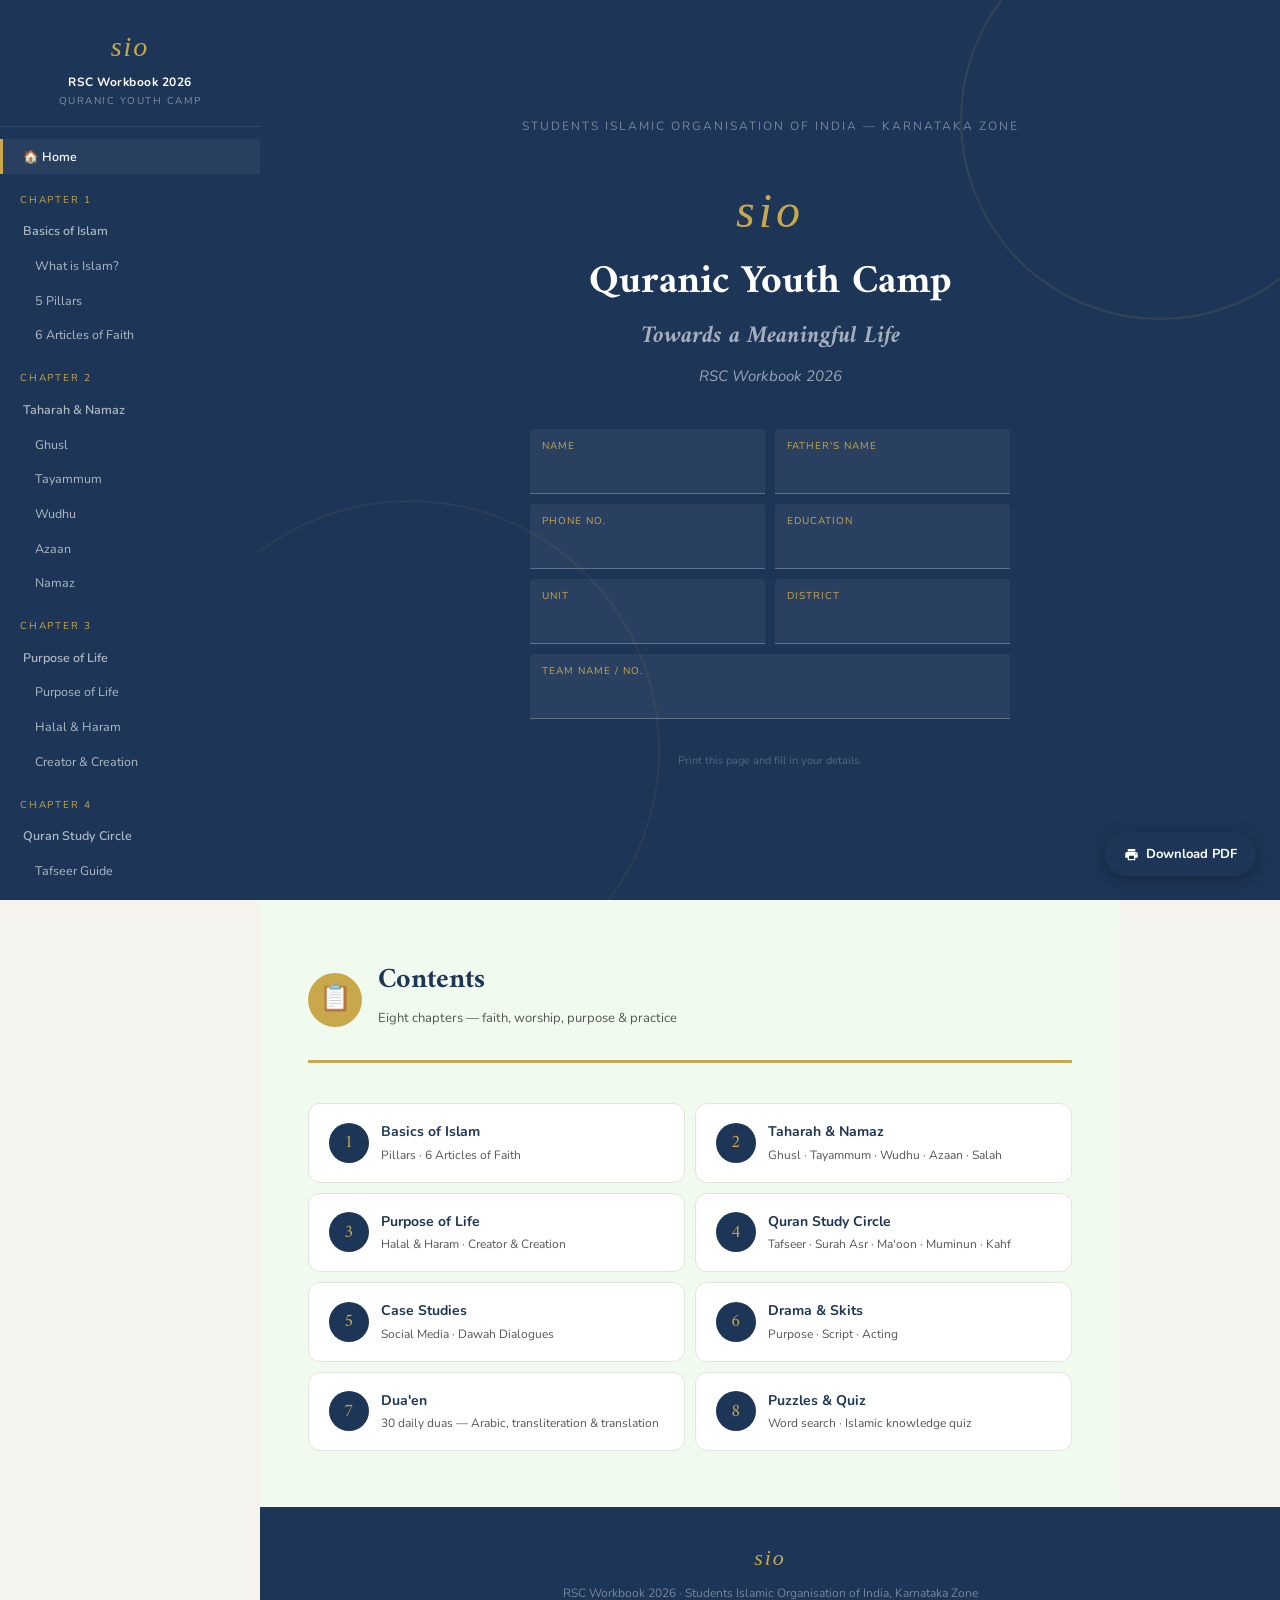
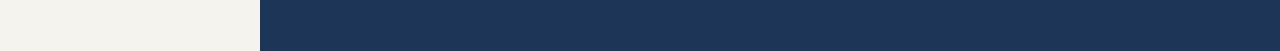
==== commit 7c61c6b6: "Add Print" ====
--- a/index.html
+++ b/index.html
@@ -59,5 +59,6 @@
 
 </div>
 <script src="js/nav.js"></script>
+<a class="print-fab" href="print.html" title="Download PDF"><svg viewBox="0 0 24 24"><path d="M19 8H5c-1.66 0-3 1.34-3 3v6h4v4h12v-4h4v-6c0-1.66-1.34-3-3-3zm-3 11H8v-5h8v5zm3-7c-.55 0-1-.45-1-1s.45-1 1-1 1 .45 1 1-.45 1-1 1zm-1-9H6v4h12V3z"/></svg>Download PDF</a>
 </body>
 </html>
--- a/css/style.css
+++ b/css/style.css
@@ -287,3 +287,17 @@
   .reg-grid { grid-template-columns:1fr; }
   #cover { padding:3rem 1.5rem; }
 }
+
+/* ── FLOATING PRINT / DOWNLOAD BUTTON ── */
+.print-fab {
+  position: fixed; bottom: 24px; right: 24px; z-index: 500;
+  background: var(--navy); color: #fff; border: none;
+  border-radius: 50px; padding: .65rem 1.2rem;
+  font-family: 'Nunito', sans-serif; font-size: 13px; font-weight: 700;
+  cursor: pointer; box-shadow: 0 4px 16px rgba(0,0,0,.25);
+  display: flex; align-items: center; gap: 7px;
+  text-decoration: none; transition: background .15s, transform .15s;
+}
+.print-fab:hover { background: var(--gold); color: var(--navy); transform: translateY(-2px); }
+.print-fab svg { width: 15px; height: 15px; fill: currentColor; flex-shrink: 0; }
+@media print { .print-fab { display: none !important; } }
